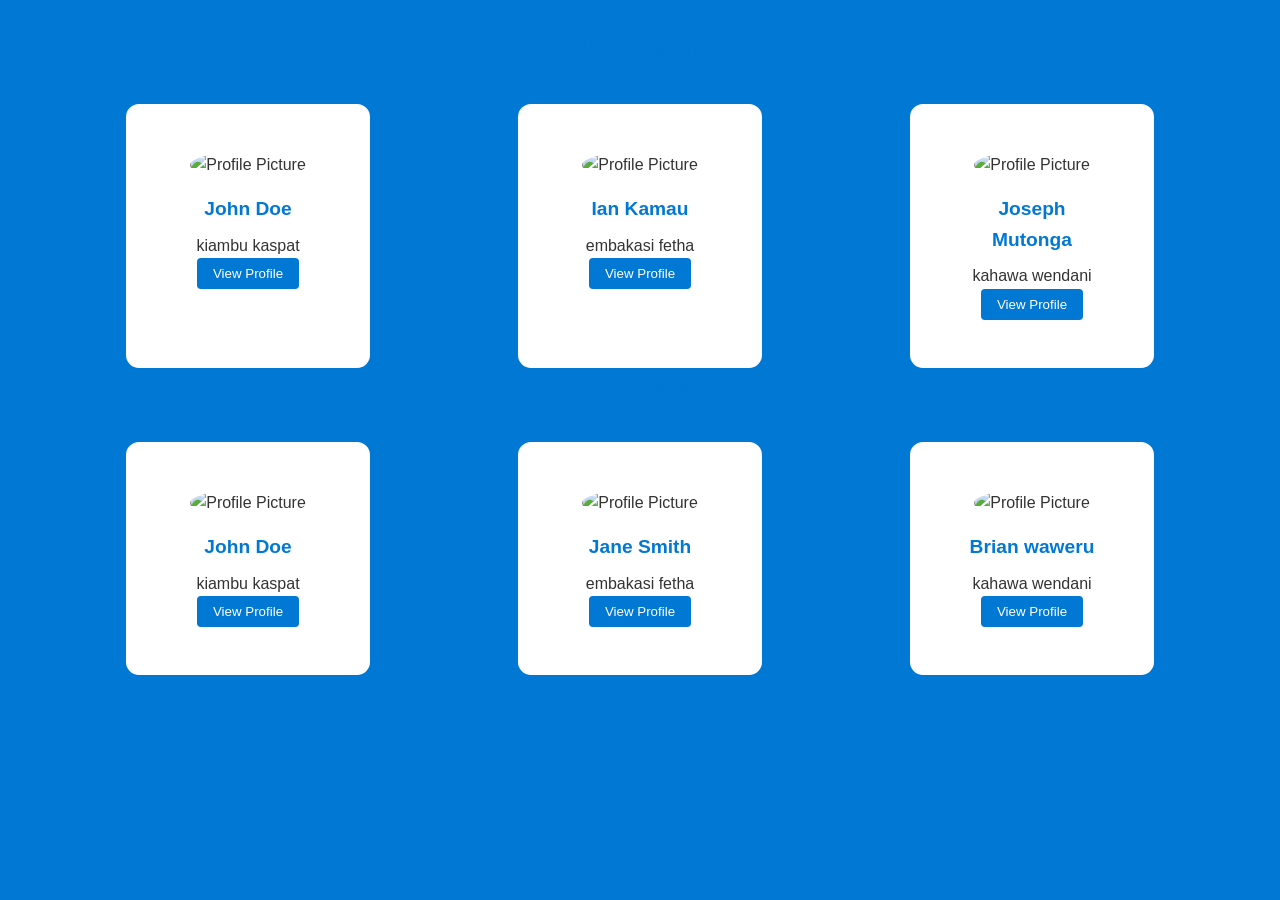
==== hire-me.html @ f58a97e4 "Add files via upload" ====
<!DOCTYPE html>
<html lang="en">
<head>
    <meta charset="UTF-8">
    <meta name="viewport" content="width=device-width, initial-scale=1.0">
   <link rel="stylesheet" href="style.css">
    <title>Document</title>
</head>
<body>
    <section id="hire-talent" class="talent-section">
        <div class="container">
            <h2>Hire Talent</h2>
            <div class="talent-grid">
                <div class="talent-card">
                    <img src="C:\Users\Felix Simon\Desktop\roundry website\images\5.jpeg" alt="Profile Picture">
                    <h3>John Doe</h3>
                    <p>kiambu kaspat</p>
                    <button>View Profile</button>
                </div>
                <div class="talent-card">
                    <img src="C:\Users\Felix Simon\Desktop\roundry website\images\5.jpeg" alt="Profile Picture">
                    <h3>Ian Kamau</h3>
                    <p>embakasi fetha</p> 
                    <button>View Profile</button>
                </div>
                <div class="talent-card">
                    <img src="C:\Users\Felix Simon\Desktop\roundry website\images\5.jpeg" alt="Profile Picture">
                    <h3>Joseph Mutonga</h3>
                    <p>kahawa wendani</p> 
                    <button>View Profile</button>
                </div>
                <!-- Add more profiles as needed -->
            </div>
        </div>
        <div class="container">
            <h2>Hire Talent</h2>
            <div class="talent-grid">
                <div class="talent-card">
                    <img src="C:\Users\Felix Simon\Desktop\roundry website\images\5.jpeg" alt="Profile Picture">
                    <h3>John Doe</h3>
                    <p>kiambu kaspat</p>
                    <button>View Profile</button>
                </div>
                <div class="talent-card">
                    <img src="C:\Users\Felix Simon\Desktop\roundry website\images\5.jpeg" alt="Profile Picture">
                    <h3>Jane Smith</h3>
                    <p>embakasi fetha</p> 
                    <button>View Profile</button>
                </div>
                <div class="talent-card">
                    <img src="C:\Users\Felix Simon\Desktop\roundry website\images\5.jpeg" alt="Profile Picture">
                    <h3>Brian waweru</h3>
                    <p>kahawa wendani</p> 
                    <button>View Profile</button>
                </div>
                <!-- Add more profiles as needed -->
            </div>
        </div>
    </section>
    <script src="script.js"></script>
</body>
</html>
---- style.css ----
/* General Reset */
* {
    margin: 0;
    padding: 0;
    box-sizing: border-box;
}

body {
    font-family: Arial, sans-serif;
    line-height: 1.6;
    color: #333;
    background-color: #0078d4;
}
body.dark-mode {background-color: #2c3e50; /* Dark background */
    color: white; /* Light text */ }
.container {
    width: 90%;
    max-width: 1200px;
    margin: 0 auto;
    font-family: Helvetica, Verdana, sans-serif;
}

/* Header */
.main-header {
    background: transparent;
    color: #fff;
    padding: 1rem 0;
}

.main-header .container {
    display: flex;
    justify-content: space-between;
    align-items: center;
    
}

.logo {
    font-size: 1.8rem;
    font-weight: bold;
}

.nav-menu a {
    color: #fff;
    text-decoration: none;
    margin: 0 1rem;
    font-size: 1rem;
    transition: color 0.3s;
}

.nav-menu a:hover {
    color: #ffdd57;
}

/* Hero Section */
.hero {
    color: #fff;
    padding: 2rem 0;
}

.hero h2 {
    font-size: 50px;
    margin-bottom: 1rem;
    font-weight: bolder;
}

.hero p {
    font-size: bolder;
    margin-bottom: 2rem;
}

/* From Uiverse.io by Cornerstone-04 */ 
.box {
    width: 140px;
    height: auto;
    float: left;
    transition: .5s linear;
    position: relative;
    display: block;
    overflow: hidden;
    padding: 15px;
    text-align: center;
    margin: 0 5px;
    background: transparent;
    text-transform: uppercase;
    font-weight: 900;
    color:white;
  }
  
  .box:before {
    position: absolute;
    content: '';
    left: 0;
    bottom: 0;
    height: 4px;
    width: 100%;
    border-bottom: 4px solid transparent;
    border-left: 4px solid transparent;
    box-sizing: border-box;
    transform: translateX(100%);
  }
  
  .box:after {
    position: absolute;
    content: '';
    top: 0;
    left: 0;
    width: 100%;
    height: 4px;
    border-top: 4px solid transparent;
    border-right: 4px solid transparent;
    box-sizing: border-box;
    transform: translateX(-100%);
  }
  
  .box:hover {
    box-shadow: 0 5px 15px rgba(0, 0, 0, 0.5);
  }
  
  .box:hover:before {
    border-color: #ffffff;
    height: 100%;
    transform: translateX(0);
    transition: .3s transform linear, .3s height linear .3s;
  }
  
  .box:hover:after {
    border-color: #ffffff;
    height: 100%;
    transform: translateX(0);
    transition: .3s transform linear, .3s height linear .5s;
  }
  
  button {
    color: rgb(255, 255, 255);
    text-decoration: none;
    cursor: pointer;
    outline: none;
    border: none;
    background: transparent;
  }

/* Info Sections */
.info-section {
    padding: 2rem 0;
    background: #fff;
    margin-bottom: 1rem;
}

.info-section h2 {
    text-align: center;
    margin-bottom: 1rem;
    color: #0078d4;
}

.info-section p {
    text-align: center;
    font-size: 1.1rem;
}

.info-section ol {
    max-width: 800px;
    margin: 0 auto;
    padding-left: 2rem;
}

.info-section li {
    margin-bottom: 0.5rem;
}

/* Talent Section */
.talent-section {
    padding: 2rem 0;
    background: #0078d4;
}

.talent-section h2 {
    text-align: center;
    margin-bottom: 2rem;
    color: #0078d4;
}

.talent-grid {
    display: grid;
    grid-template-columns: repeat(auto-fit, minmax(250px, 1fr));
    gap: 1.5rem;
}

.talent-card {
    background: #ffffff;
    border: 2px solid #0078d4;
    border-radius: 15px;
    padding: 3rem;
    text-align: center;
    transition: box-shadow 0.3s;
    margin-inline: 60px;
}

.talent-card:hover {
    box-shadow: 0 4px 10px rgba(0, 0, 0, 0.1);
}

.talent-card img {
    width: 100px;
    height: 100px;
    border-radius: 50%;
    margin-bottom: 1rem;
}

.talent-card h3 {
    font-size: 1.2rem;
    margin-bottom: 0.5rem;
    color: #0078d4;
}

.talent-card button {
    background: #0078d4;
    color: #fff;
    border: none;
    padding: 0.5rem 1rem;
    cursor: pointer;
    border-radius: 4px;
    transition: 0.3s;
}

.talent-card button:hover {
    background: #000000;
}
/* Footer */
.main-footer {
    color: #fff;
    text-align: center;
    margin-top: 150.10px;
   
}

.main-footer p {
    margin-bottom: 0.5rem;
}

.main-footer .social-icons a {
    color: #ffcc00;
    text-decoration: none;
    margin: 0 0.3rem;
    transition: color 0.3s;
}

.main-footer .social-icons a:hover {
    color: #ffc107;
}
/* From Uiverse.io by marcelodolza */ 
/* From Uiverse.io by Praashoo7 */
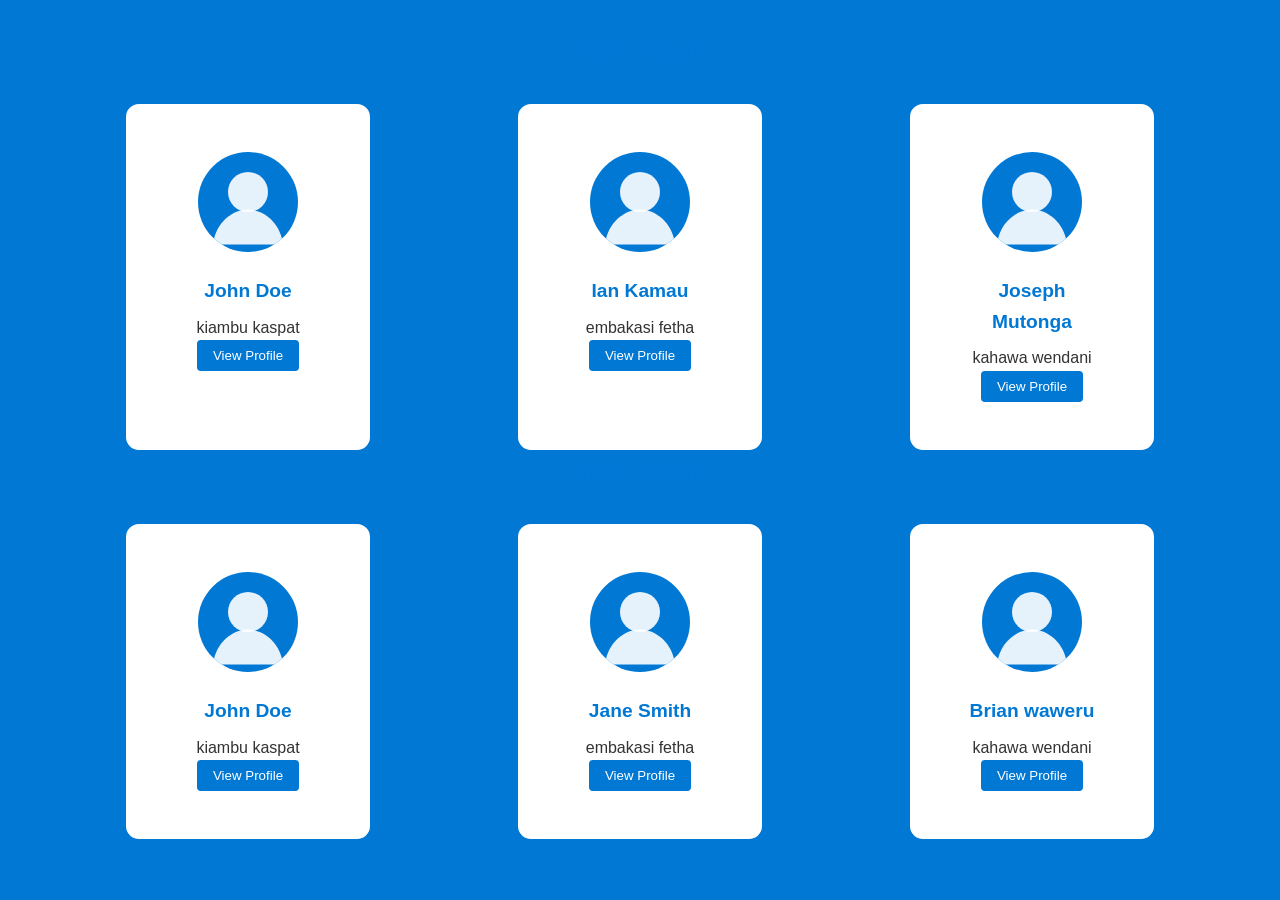
==== commit 3e7f1899: "Upgrade and fix: modern meta/OG tags, a11y, responsive CSS, JS bug fixes, READMEs; build fixes for a" ====
--- a/hire-me.html
+++ b/hire-me.html
@@ -3,8 +3,13 @@
 <head>
     <meta charset="UTF-8">
     <meta name="viewport" content="width=device-width, initial-scale=1.0">
-   <link rel="stylesheet" href="style.css">
-    <title>Document</title>
+    <link rel="stylesheet" href="style.css">
+    <title>Hire Talent — SnapNet</title>
+    <meta name="description" content="Browse and hire verified talent on SnapNet. Connect with skilled professionals in your region.">
+    <meta property="og:title" content="Hire Talent — SnapNet">
+    <meta property="og:description" content="Browse and hire verified talent on SnapNet.">
+    <meta property="og:type" content="website">
+    <link rel="icon" href="data:image/svg+xml,<svg xmlns='http://www.w3.org/2000/svg' viewBox='0 0 100 100'><text y='.9em' font-size='90'>⚡</text></svg>">
 </head>
 <body>
     <section id="hire-talent" class="talent-section">
@@ -12,19 +17,19 @@
             <h2>Hire Talent</h2>
             <div class="talent-grid">
                 <div class="talent-card">
-                    <img src="C:\Users\Felix Simon\Desktop\roundry website\images\5.jpeg" alt="Profile Picture">
+                    <img src="images/placeholder.svg" alt="Profile Picture">
                     <h3>John Doe</h3>
                     <p>kiambu kaspat</p>
                     <button>View Profile</button>
                 </div>
                 <div class="talent-card">
-                    <img src="C:\Users\Felix Simon\Desktop\roundry website\images\5.jpeg" alt="Profile Picture">
+                    <img src="images/placeholder.svg" alt="Profile Picture">
                     <h3>Ian Kamau</h3>
                     <p>embakasi fetha</p> 
                     <button>View Profile</button>
                 </div>
                 <div class="talent-card">
-                    <img src="C:\Users\Felix Simon\Desktop\roundry website\images\5.jpeg" alt="Profile Picture">
+                    <img src="images/placeholder.svg" alt="Profile Picture">
                     <h3>Joseph Mutonga</h3>
                     <p>kahawa wendani</p> 
                     <button>View Profile</button>
@@ -36,19 +41,19 @@
             <h2>Hire Talent</h2>
             <div class="talent-grid">
                 <div class="talent-card">
-                    <img src="C:\Users\Felix Simon\Desktop\roundry website\images\5.jpeg" alt="Profile Picture">
+                    <img src="images/placeholder.svg" alt="Profile Picture">
                     <h3>John Doe</h3>
                     <p>kiambu kaspat</p>
                     <button>View Profile</button>
                 </div>
                 <div class="talent-card">
-                    <img src="C:\Users\Felix Simon\Desktop\roundry website\images\5.jpeg" alt="Profile Picture">
+                    <img src="images/placeholder.svg" alt="Profile Picture">
                     <h3>Jane Smith</h3>
                     <p>embakasi fetha</p> 
                     <button>View Profile</button>
                 </div>
                 <div class="talent-card">
-                    <img src="C:\Users\Felix Simon\Desktop\roundry website\images\5.jpeg" alt="Profile Picture">
+                    <img src="images/placeholder.svg" alt="Profile Picture">
                     <h3>Brian waweru</h3>
                     <p>kahawa wendani</p> 
                     <button>View Profile</button>
--- a/style.css
+++ b/style.css
@@ -3,6 +3,22 @@
     margin: 0;
     padding: 0;
     box-sizing: border-box;
+}
+
+:focus-visible {
+    outline: 3px solid #ffdd57;
+    outline-offset: 2px;
+}
+
+@media (prefers-reduced-motion: reduce) {
+    *,
+    *::before,
+    *::after {
+        animation-duration: 0.01ms !important;
+        animation-iteration-count: 1 !important;
+        transition-duration: 0.01ms !important;
+        scroll-behavior: auto !important;
+    }
 }
 
 body {
@@ -130,11 +146,18 @@
     transition: .3s transform linear, .3s height linear .5s;
   }
   
+  a.box {
+    color: rgb(255, 255, 255);
+    text-decoration: none;
+    cursor: pointer;
+    border: none;
+    background: transparent;
+  }
+
   button {
     color: rgb(255, 255, 255);
     text-decoration: none;
     cursor: pointer;
-    outline: none;
     border: none;
     background: transparent;
   }
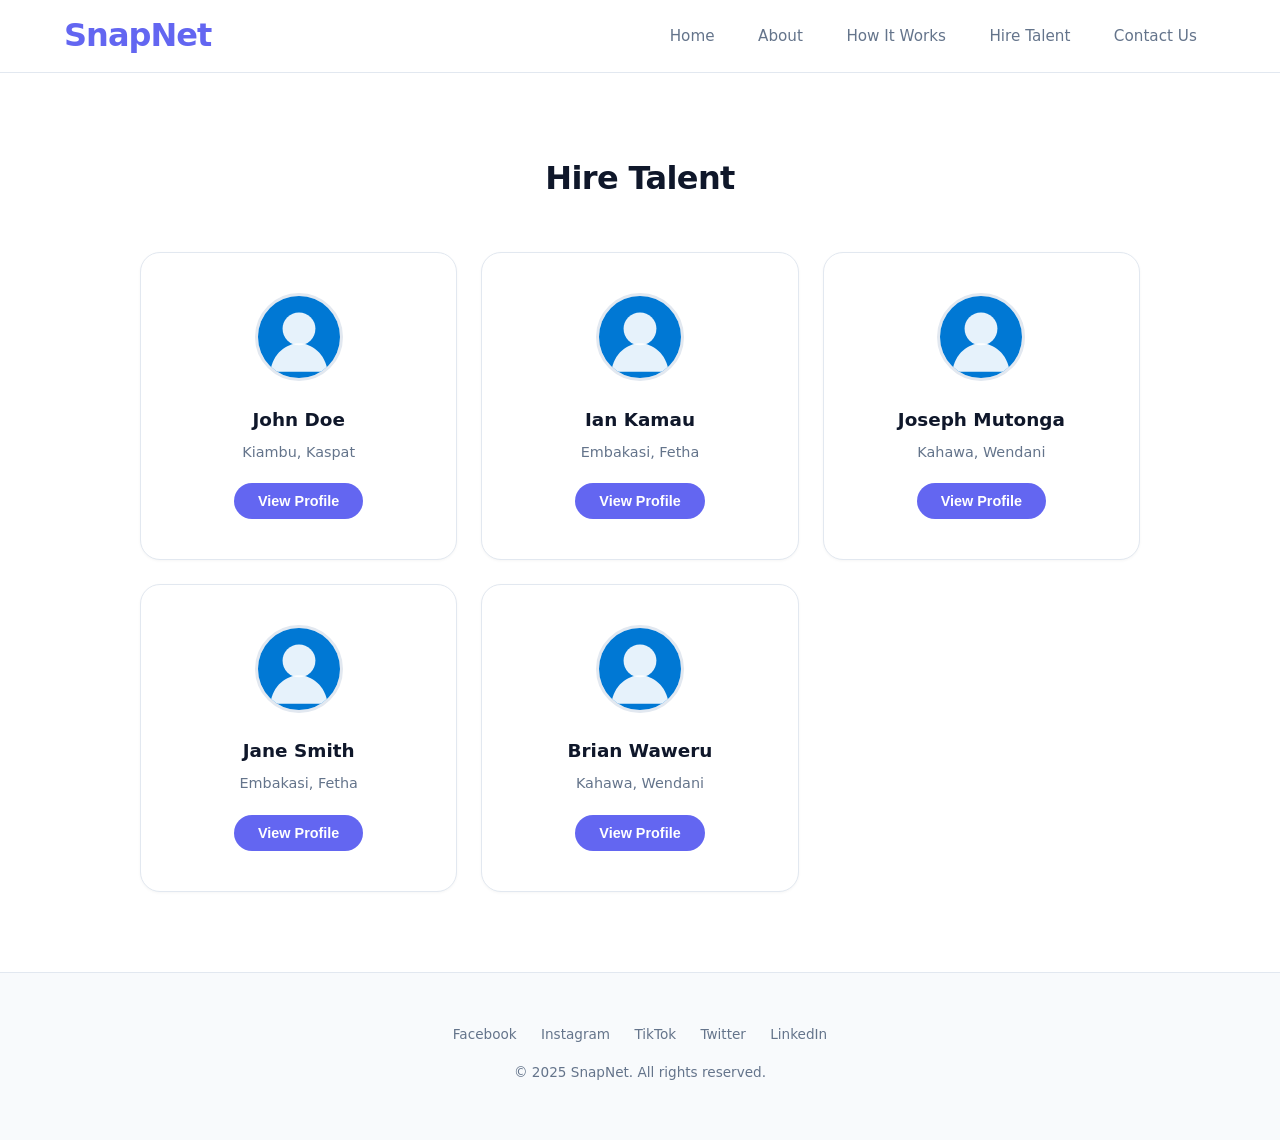
==== commit eddc910d: "Full visual redesign" ====
--- a/hire-me.html
+++ b/hire-me.html
@@ -1,67 +1,83 @@
-<!DOCTYPE html>
-<html lang="en">
-<head>
-    <meta charset="UTF-8">
-    <meta name="viewport" content="width=device-width, initial-scale=1.0">
-    <link rel="stylesheet" href="style.css">
-    <title>Hire Talent — SnapNet</title>
-    <meta name="description" content="Browse and hire verified talent on SnapNet. Connect with skilled professionals in your region.">
-    <meta property="og:title" content="Hire Talent — SnapNet">
-    <meta property="og:description" content="Browse and hire verified talent on SnapNet.">
-    <meta property="og:type" content="website">
-    <link rel="icon" href="data:image/svg+xml,<svg xmlns='http://www.w3.org/2000/svg' viewBox='0 0 100 100'><text y='.9em' font-size='90'>⚡</text></svg>">
-</head>
-<body>
-    <section id="hire-talent" class="talent-section">
-        <div class="container">
-            <h2>Hire Talent</h2>
-            <div class="talent-grid">
-                <div class="talent-card">
-                    <img src="images/placeholder.svg" alt="Profile Picture">
-                    <h3>John Doe</h3>
-                    <p>kiambu kaspat</p>
-                    <button>View Profile</button>
-                </div>
-                <div class="talent-card">
-                    <img src="images/placeholder.svg" alt="Profile Picture">
-                    <h3>Ian Kamau</h3>
-                    <p>embakasi fetha</p> 
-                    <button>View Profile</button>
-                </div>
-                <div class="talent-card">
-                    <img src="images/placeholder.svg" alt="Profile Picture">
-                    <h3>Joseph Mutonga</h3>
-                    <p>kahawa wendani</p> 
-                    <button>View Profile</button>
-                </div>
-                <!-- Add more profiles as needed -->
-            </div>
-        </div>
-        <div class="container">
-            <h2>Hire Talent</h2>
-            <div class="talent-grid">
-                <div class="talent-card">
-                    <img src="images/placeholder.svg" alt="Profile Picture">
-                    <h3>John Doe</h3>
-                    <p>kiambu kaspat</p>
-                    <button>View Profile</button>
-                </div>
-                <div class="talent-card">
-                    <img src="images/placeholder.svg" alt="Profile Picture">
-                    <h3>Jane Smith</h3>
-                    <p>embakasi fetha</p> 
-                    <button>View Profile</button>
-                </div>
-                <div class="talent-card">
-                    <img src="images/placeholder.svg" alt="Profile Picture">
-                    <h3>Brian waweru</h3>
-                    <p>kahawa wendani</p> 
-                    <button>View Profile</button>
-                </div>
-                <!-- Add more profiles as needed -->
-            </div>
-        </div>
-    </section>
-    <script src="script.js"></script>
-</body>
-</html>
+<!DOCTYPE html>
+<html lang="en">
+<head>
+    <meta charset="UTF-8">
+    <meta name="viewport" content="width=device-width, initial-scale=1.0">
+    <link rel="stylesheet" href="style.css">
+    <title>Hire Talent — SnapNet</title>
+    <meta name="description" content="Browse and hire verified talent on SnapNet. Connect with skilled professionals in your region.">
+    <meta property="og:title" content="Hire Talent — SnapNet">
+    <meta property="og:description" content="Browse and hire verified talent on SnapNet.">
+    <meta property="og:type" content="website">
+    <link rel="icon" href="data:image/svg+xml,<svg xmlns='http://www.w3.org/2000/svg' viewBox='0 0 100 100'><text y='.9em' font-size='90'>⚡</text></svg>">
+</head>
+<body>
+    <header class="main-header">
+        <div class="container">
+            <h1 class="logo">SnapNet</h1>
+            <nav class="nav-menu" aria-label="Main navigation">
+                <a href="index.html">Home</a>
+                <a href="index.html#about">About</a>
+                <a href="how-it-works.html">How It Works</a>
+                <a href="hire-me.html">Hire Talent</a>
+                <a href="index.html#contact">Contact Us</a>
+            </nav>
+        </div>
+    </header>
+
+    <main>
+        <section id="hire-talent" class="talent-section">
+            <div class="container">
+                <h2>Hire Talent</h2>
+                <div class="talent-grid">
+                    <div class="talent-card">
+                        <img src="images/placeholder.svg" alt="Profile picture of John Doe">
+                        <h3>John Doe</h3>
+                        <p>Kiambu, Kaspat</p>
+                        <button>View Profile</button>
+                    </div>
+                    <div class="talent-card">
+                        <img src="images/placeholder.svg" alt="Profile picture of Ian Kamau">
+                        <h3>Ian Kamau</h3>
+                        <p>Embakasi, Fetha</p>
+                        <button>View Profile</button>
+                    </div>
+                    <div class="talent-card">
+                        <img src="images/placeholder.svg" alt="Profile picture of Joseph Mutonga">
+                        <h3>Joseph Mutonga</h3>
+                        <p>Kahawa, Wendani</p>
+                        <button>View Profile</button>
+                    </div>
+                    <div class="talent-card">
+                        <img src="images/placeholder.svg" alt="Profile picture of Jane Smith">
+                        <h3>Jane Smith</h3>
+                        <p>Embakasi, Fetha</p>
+                        <button>View Profile</button>
+                    </div>
+                    <div class="talent-card">
+                        <img src="images/placeholder.svg" alt="Profile picture of Brian Waweru">
+                        <h3>Brian Waweru</h3>
+                        <p>Kahawa, Wendani</p>
+                        <button>View Profile</button>
+                    </div>
+                </div>
+            </div>
+        </section>
+    </main>
+
+    <footer class="main-footer">
+        <div class="container">
+            <div class="social-icons">
+                <a href="#">Facebook</a>
+                <a href="#">Instagram</a>
+                <a href="#">TikTok</a>
+                <a href="#">Twitter</a>
+                <a href="#">LinkedIn</a>
+            </div>
+            <p>&copy; 2025 SnapNet. All rights reserved.</p>
+        </div>
+    </footer>
+
+    <script src="script.js"></script>
+</body>
+</html>
--- a/style.css
+++ b/style.css
@@ -1,274 +1,462 @@
-/* General Reset */
-* {
-    margin: 0;
-    padding: 0;
-    box-sizing: border-box;
-}
-
-:focus-visible {
-    outline: 3px solid #ffdd57;
-    outline-offset: 2px;
-}
-
-@media (prefers-reduced-motion: reduce) {
-    *,
-    *::before,
-    *::after {
-        animation-duration: 0.01ms !important;
-        animation-iteration-count: 1 !important;
-        transition-duration: 0.01ms !important;
-        scroll-behavior: auto !important;
-    }
-}
-
-body {
-    font-family: Arial, sans-serif;
-    line-height: 1.6;
-    color: #333;
-    background-color: #0078d4;
-}
-body.dark-mode {background-color: #2c3e50; /* Dark background */
-    color: white; /* Light text */ }
-.container {
-    width: 90%;
-    max-width: 1200px;
-    margin: 0 auto;
-    font-family: Helvetica, Verdana, sans-serif;
-}
-
-/* Header */
-.main-header {
-    background: transparent;
-    color: #fff;
-    padding: 1rem 0;
-}
-
-.main-header .container {
-    display: flex;
-    justify-content: space-between;
-    align-items: center;
-    
-}
-
-.logo {
-    font-size: 1.8rem;
-    font-weight: bold;
-}
-
-.nav-menu a {
-    color: #fff;
-    text-decoration: none;
-    margin: 0 1rem;
-    font-size: 1rem;
-    transition: color 0.3s;
-}
-
-.nav-menu a:hover {
-    color: #ffdd57;
-}
-
-/* Hero Section */
-.hero {
-    color: #fff;
-    padding: 2rem 0;
-}
-
-.hero h2 {
-    font-size: 50px;
-    margin-bottom: 1rem;
-    font-weight: bolder;
-}
-
-.hero p {
-    font-size: bolder;
-    margin-bottom: 2rem;
-}
-
-/* From Uiverse.io by Cornerstone-04 */ 
-.box {
-    width: 140px;
-    height: auto;
-    float: left;
-    transition: .5s linear;
-    position: relative;
-    display: block;
-    overflow: hidden;
-    padding: 15px;
-    text-align: center;
-    margin: 0 5px;
-    background: transparent;
-    text-transform: uppercase;
-    font-weight: 900;
-    color:white;
-  }
-  
-  .box:before {
-    position: absolute;
-    content: '';
-    left: 0;
-    bottom: 0;
-    height: 4px;
-    width: 100%;
-    border-bottom: 4px solid transparent;
-    border-left: 4px solid transparent;
-    box-sizing: border-box;
-    transform: translateX(100%);
-  }
-  
-  .box:after {
-    position: absolute;
-    content: '';
-    top: 0;
-    left: 0;
-    width: 100%;
-    height: 4px;
-    border-top: 4px solid transparent;
-    border-right: 4px solid transparent;
-    box-sizing: border-box;
-    transform: translateX(-100%);
-  }
-  
-  .box:hover {
-    box-shadow: 0 5px 15px rgba(0, 0, 0, 0.5);
-  }
-  
-  .box:hover:before {
-    border-color: #ffffff;
-    height: 100%;
-    transform: translateX(0);
-    transition: .3s transform linear, .3s height linear .3s;
-  }
-  
-  .box:hover:after {
-    border-color: #ffffff;
-    height: 100%;
-    transform: translateX(0);
-    transition: .3s transform linear, .3s height linear .5s;
-  }
-  
-  a.box {
-    color: rgb(255, 255, 255);
-    text-decoration: none;
-    cursor: pointer;
-    border: none;
-    background: transparent;
-  }
-
-  button {
-    color: rgb(255, 255, 255);
-    text-decoration: none;
-    cursor: pointer;
-    border: none;
-    background: transparent;
-  }
-
-/* Info Sections */
-.info-section {
-    padding: 2rem 0;
-    background: #fff;
-    margin-bottom: 1rem;
-}
-
-.info-section h2 {
-    text-align: center;
-    margin-bottom: 1rem;
-    color: #0078d4;
-}
-
-.info-section p {
-    text-align: center;
-    font-size: 1.1rem;
-}
-
-.info-section ol {
-    max-width: 800px;
-    margin: 0 auto;
-    padding-left: 2rem;
-}
-
-.info-section li {
-    margin-bottom: 0.5rem;
-}
-
-/* Talent Section */
-.talent-section {
-    padding: 2rem 0;
-    background: #0078d4;
-}
-
-.talent-section h2 {
-    text-align: center;
-    margin-bottom: 2rem;
-    color: #0078d4;
-}
-
-.talent-grid {
-    display: grid;
-    grid-template-columns: repeat(auto-fit, minmax(250px, 1fr));
-    gap: 1.5rem;
-}
-
-.talent-card {
-    background: #ffffff;
-    border: 2px solid #0078d4;
-    border-radius: 15px;
-    padding: 3rem;
-    text-align: center;
-    transition: box-shadow 0.3s;
-    margin-inline: 60px;
-}
-
-.talent-card:hover {
-    box-shadow: 0 4px 10px rgba(0, 0, 0, 0.1);
-}
-
-.talent-card img {
-    width: 100px;
-    height: 100px;
-    border-radius: 50%;
-    margin-bottom: 1rem;
-}
-
-.talent-card h3 {
-    font-size: 1.2rem;
-    margin-bottom: 0.5rem;
-    color: #0078d4;
-}
-
-.talent-card button {
-    background: #0078d4;
-    color: #fff;
-    border: none;
-    padding: 0.5rem 1rem;
-    cursor: pointer;
-    border-radius: 4px;
-    transition: 0.3s;
-}
-
-.talent-card button:hover {
-    background: #000000;
-}
-/* Footer */
-.main-footer {
-    color: #fff;
-    text-align: center;
-    margin-top: 150.10px;
-   
-}
-
-.main-footer p {
-    margin-bottom: 0.5rem;
-}
-
-.main-footer .social-icons a {
-    color: #ffcc00;
-    text-decoration: none;
-    margin: 0 0.3rem;
-    transition: color 0.3s;
-}
-
-.main-footer .social-icons a:hover {
-    color: #ffc107;
-}
-/* From Uiverse.io by marcelodolza */ 
-/* From Uiverse.io by Praashoo7 */ 
+* {
+    margin: 0;
+    padding: 0;
+    box-sizing: border-box;
+}
+
+:focus-visible {
+    outline: 3px solid #6366f1;
+    outline-offset: 2px;
+}
+
+@media (prefers-reduced-motion: reduce) {
+    *,
+    *::before,
+    *::after {
+        animation-duration: 0.01ms !important;
+        animation-iteration-count: 1 !important;
+        transition-duration: 0.01ms !important;
+        scroll-behavior: auto !important;
+    }
+}
+
+:root {
+    --primary: #6366f1;
+    --primary-dark: #4f46e5;
+    --primary-light: #a5b4fc;
+    --accent: #f59e0b;
+    --bg: #ffffff;
+    --bg-alt: #f8fafc;
+    --text: #0f172a;
+    --text-muted: #64748b;
+    --border: #e2e8f0;
+    --radius: 14px;
+    --radius-lg: 20px;
+    --shadow-sm: 0 1px 3px rgba(0,0,0,0.04);
+    --shadow-md: 0 4px 20px rgba(99,102,241,0.08);
+    --shadow-lg: 0 12px 40px rgba(99,102,241,0.12);
+    --font: 'Segoe UI', system-ui, -apple-system, sans-serif;
+}
+
+body {
+    font-family: var(--font);
+    line-height: 1.6;
+    color: var(--text);
+    background-color: var(--bg);
+}
+
+.container {
+    width: 90%;
+    max-width: 1200px;
+    margin: 0 auto;
+}
+
+.main-header {
+    background: rgba(255,255,255,0.92);
+    backdrop-filter: blur(20px);
+    -webkit-backdrop-filter: blur(20px);
+    border-bottom: 1px solid var(--border);
+    color: var(--text);
+    padding: 0;
+    position: sticky;
+    top: 0;
+    z-index: 100;
+}
+
+.main-header .container {
+    display: flex;
+    justify-content: space-between;
+    align-items: center;
+    height: 72px;
+}
+
+.logo {
+    font-size: 2rem;
+    font-weight: 800;
+    color: var(--primary);
+    letter-spacing: -0.03em;
+}
+
+.nav-menu a {
+    color: var(--text-muted);
+    text-decoration: none;
+    margin: 0 1.2rem;
+    font-size: 0.95rem;
+    font-weight: 500;
+    transition: color 0.2s;
+    padding: 0.4rem 0;
+    border-bottom: 2px solid transparent;
+}
+
+.nav-menu a:hover {
+    color: var(--primary);
+    border-bottom-color: var(--primary);
+}
+
+.hero {
+    color: var(--text);
+    padding: 8rem 0 6rem;
+    text-align: center;
+    background: linear-gradient(135deg, #eef2ff 0%, #e0e7ff 30%, #ffffff 100%);
+    position: relative;
+    overflow: hidden;
+}
+
+.hero::before {
+    content: '';
+    position: absolute;
+    top: -50%;
+    left: -20%;
+    width: 60%;
+    height: 200%;
+    background: radial-gradient(circle, rgba(99,102,241,0.06) 0%, transparent 70%);
+    pointer-events: none;
+}
+
+.hero::after {
+    content: '';
+    position: absolute;
+    bottom: -40%;
+    right: -15%;
+    width: 50%;
+    height: 160%;
+    background: radial-gradient(circle, rgba(245,158,11,0.04) 0%, transparent 70%);
+    pointer-events: none;
+}
+
+.hero .container {
+    position: relative;
+    z-index: 1;
+}
+
+.hero h2 {
+    font-size: 3.4rem;
+    margin-bottom: 1.2rem;
+    font-weight: 800;
+    letter-spacing: -0.03em;
+    line-height: 1.15;
+    color: var(--text);
+}
+
+.hero p {
+    font-size: 1.15rem;
+    margin-bottom: 2.5rem;
+    color: var(--text-muted);
+    max-width: 520px;
+    margin-left: auto;
+    margin-right: auto;
+}
+
+.box {
+    display: inline-block;
+    padding: 16px 40px;
+    background: var(--primary);
+    color: white;
+    text-decoration: none;
+    font-weight: 700;
+    font-size: 1rem;
+    border-radius: 50px;
+    transition: all 0.3s ease;
+    box-shadow: 0 4px 16px rgba(99,102,241,0.3);
+    border: none;
+    cursor: pointer;
+    letter-spacing: 0.01em;
+}
+
+.box:hover {
+    background: var(--primary-dark);
+    transform: translateY(-2px);
+    box-shadow: 0 8px 28px rgba(99,102,241,0.4);
+}
+
+.home-img {
+    display: none;
+}
+
+.info-section {
+    padding: 5rem 0;
+    background: var(--bg-alt);
+    margin-bottom: 0;
+}
+
+.info-section h2 {
+    text-align: center;
+    margin-bottom: 1.5rem;
+    color: var(--text);
+    font-size: 2rem;
+    font-weight: 700;
+    letter-spacing: -0.02em;
+}
+
+.info-section p {
+    text-align: center;
+    font-size: 1.05rem;
+    color: var(--text-muted);
+    max-width: 600px;
+    margin: 0 auto 1rem;
+}
+
+.info-section ol {
+    max-width: 560px;
+    margin: 2rem auto 0;
+    padding-left: 0;
+    list-style: none;
+    counter-reset: step;
+}
+
+.info-section ol li {
+    counter-increment: step;
+    margin-bottom: 1.5rem;
+    padding: 1.2rem 1.5rem 1.2rem 4.5rem;
+    background: var(--bg);
+    border: 1px solid var(--border);
+    border-radius: var(--radius);
+    font-size: 1rem;
+    color: var(--text);
+    position: relative;
+    box-shadow: var(--shadow-sm);
+}
+
+.info-section ol li::before {
+    content: counter(step);
+    position: absolute;
+    left: 1.2rem;
+    top: 1.1rem;
+    width: 32px;
+    height: 32px;
+    background: var(--primary);
+    color: white;
+    border-radius: 50%;
+    display: flex;
+    align-items: center;
+    justify-content: center;
+    font-weight: 700;
+    font-size: 0.85rem;
+}
+
+.talent-section {
+    padding: 5rem 0;
+    background: var(--bg);
+}
+
+.talent-section h2 {
+    text-align: center;
+    margin-bottom: 3rem;
+    color: var(--text);
+    font-size: 2rem;
+    font-weight: 700;
+    letter-spacing: -0.02em;
+}
+
+.talent-grid {
+    display: grid;
+    grid-template-columns: repeat(auto-fit, minmax(280px, 1fr));
+    gap: 1.5rem;
+    max-width: 1000px;
+    margin: 0 auto;
+}
+
+.talent-card {
+    background: var(--bg);
+    border: 1px solid var(--border);
+    border-radius: var(--radius-lg);
+    padding: 2.5rem 2rem;
+    text-align: center;
+    transition: all 0.3s ease;
+    box-shadow: var(--shadow-sm);
+}
+
+.talent-card:hover {
+    box-shadow: var(--shadow-lg);
+    border-color: var(--primary-light);
+    transform: translateY(-4px);
+}
+
+.talent-card img {
+    width: 88px;
+    height: 88px;
+    border-radius: 50%;
+    margin-bottom: 1rem;
+    border: 3px solid var(--border);
+    object-fit: cover;
+}
+
+.talent-card h3 {
+    font-size: 1.15rem;
+    margin-bottom: 0.4rem;
+    color: var(--text);
+    font-weight: 700;
+}
+
+.talent-card p {
+    font-size: 0.9rem;
+    color: var(--text-muted);
+    margin-bottom: 1.2rem;
+}
+
+.talent-card button {
+    background: var(--primary);
+    color: white;
+    border: none;
+    padding: 10px 24px;
+    cursor: pointer;
+    border-radius: 50px;
+    transition: all 0.3s ease;
+    font-weight: 600;
+    font-size: 0.9rem;
+}
+
+.talent-card button:hover {
+    background: var(--primary-dark);
+    box-shadow: 0 4px 12px rgba(99,102,241,0.3);
+}
+
+.main-footer {
+    color: var(--text);
+    text-align: center;
+    padding: 3rem 0;
+    border-top: 1px solid var(--border);
+    background: var(--bg-alt);
+}
+
+.main-footer p {
+    margin-bottom: 0.5rem;
+    font-size: 0.85rem;
+    color: var(--text-muted);
+}
+
+.main-footer .social-icons {
+    margin-bottom: 1rem;
+}
+
+.main-footer .social-icons a {
+    color: var(--text-muted);
+    text-decoration: none;
+    margin: 0 0.6rem;
+    font-size: 0.85rem;
+    font-weight: 500;
+    transition: color 0.3s;
+}
+
+.main-footer .social-icons a:hover {
+    color: var(--primary);
+}
+
+.form {
+    max-width: 420px;
+    margin: 5rem auto;
+    padding: 3rem 2.5rem;
+    background: var(--bg);
+    border: 1px solid var(--border);
+    border-radius: var(--radius-lg);
+    box-shadow: var(--shadow-md);
+}
+
+#heading {
+    font-size: 1.5rem;
+    font-weight: 700;
+    text-align: center;
+    margin-bottom: 2rem;
+    color: var(--text);
+}
+
+.field {
+    margin-bottom: 1.2rem;
+}
+
+.input-field {
+    width: 100%;
+    padding: 14px 18px;
+    border: 1.5px solid var(--border);
+    border-radius: 10px;
+    font-size: 0.95rem;
+    font-family: var(--font);
+    color: var(--text);
+    background: var(--bg-alt);
+    transition: 0.3s ease;
+}
+
+.input-field:focus {
+    outline: none;
+    border-color: var(--primary);
+    box-shadow: 0 0 0 3px rgba(99,102,241,0.1);
+    background: var(--bg);
+}
+
+.input-field::placeholder {
+    color: var(--text-muted);
+}
+
+.btn {
+    margin-top: 0.5rem;
+}
+
+.button1 {
+    width: 100%;
+    padding: 14px;
+    background: var(--primary);
+    color: white;
+    border: none;
+    border-radius: 10px;
+    font-size: 1rem;
+    font-weight: 700;
+    cursor: pointer;
+    transition: all 0.3s ease;
+    font-family: var(--font);
+}
+
+.button1:hover {
+    background: var(--primary-dark);
+    box-shadow: 0 4px 16px rgba(99,102,241,0.3);
+}
+
+@media (max-width: 768px) {
+    .main-header .container {
+        flex-direction: column;
+        height: auto;
+        padding: 1rem 0;
+        gap: 0.5rem;
+    }
+
+    .nav-menu {
+        display: flex;
+        flex-wrap: wrap;
+        justify-content: center;
+        padding-bottom: 0.5rem;
+    }
+
+    .nav-menu a {
+        margin: 0.3rem 0.6rem;
+        font-size: 0.85rem;
+    }
+
+    .hero h2 {
+        font-size: 2.2rem;
+    }
+
+    .hero {
+        padding: 5rem 0 4rem;
+    }
+
+    .talent-grid {
+        grid-template-columns: 1fr;
+        max-width: 360px;
+    }
+
+.visually-hidden {
+    position: absolute;
+    width: 1px;
+    height: 1px;
+    padding: 0;
+    margin: -1px;
+    overflow: hidden;
+    clip: rect(0, 0, 0, 0);
+    white-space: nowrap;
+    border: 0;
+}
+
+.form {
+        margin: 3rem 1rem;
+        padding: 2rem 1.5rem;
+    }
+}
